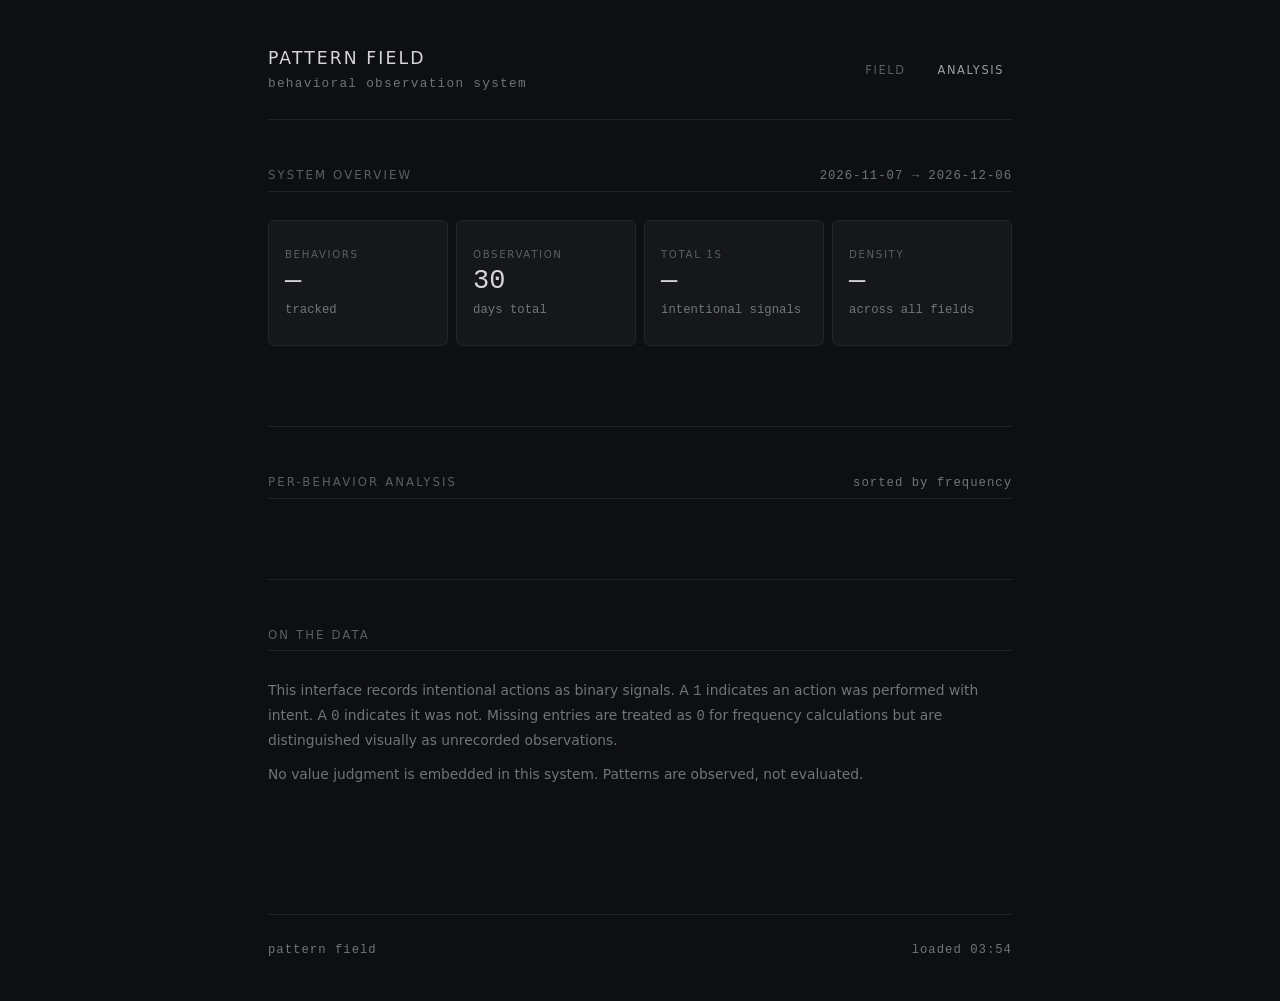
==== analytics.html @ ca136db1 "Add files via upload initial deployment" ====
<!DOCTYPE html>
<html lang="en">

<head>
    <meta charset="UTF-8" />
    <meta name="viewport" content="width=device-width, initial-scale=1.0" />
    <meta name="description"
        content="Pattern Field — Analysis View. Examine behavioral frequency, streaks, and distribution across observed time." />
    <title>Pattern Field — Analysis View</title>
    <link rel="stylesheet" href="style.css" />
</head>

<body>

    <div class="app-wrapper">

        <!-- ── Header ── -->
        <header class="site-header" role="banner">
            <div class="site-title">
                <h1>Pattern Field</h1>
                <span class="subtitle">behavioral observation system</span>
            </div>
            <nav class="site-nav" role="navigation" aria-label="Primary navigation">
                <a href="index.html" class="nav-link">Field</a>
                <a href="analytics.html" class="nav-link active" aria-current="page">Analysis</a>
            </nav>
        </header>

        <!-- ── Main ── -->
        <main id="main-content" role="main">

            <!-- ── System Overview ── -->
            <section class="section" aria-labelledby="overview-heading">
                <div class="section-header">
                    <h2 id="overview-heading">System Overview</h2>
                    <span class="section-meta" id="analysis-date-range" aria-live="polite">—</span>
                </div>

                <!-- Top-level stat cards -->
                <div class="stat-grid" role="list" aria-label="System statistics">

                    <article class="stat-card" role="listitem" aria-label="Behaviors tracked">
                        <span class="stat-label">Behaviors</span>
                        <span class="stat-value" id="stat-behaviors" aria-live="polite">—</span>
                        <span class="stat-sub">tracked</span>
                    </article>

                    <article class="stat-card" role="listitem" aria-label="Observation period">
                        <span class="stat-label">Observation</span>
                        <span class="stat-value" id="stat-days" aria-live="polite">—</span>
                        <span class="stat-sub">days total</span>
                    </article>

                    <article class="stat-card" role="listitem" aria-label="Total signal count">
                        <span class="stat-label">Total 1s</span>
                        <span class="stat-value" id="stat-total-ones" aria-live="polite">—</span>
                        <span class="stat-sub">intentional signals</span>
                    </article>

                    <article class="stat-card" role="listitem" aria-label="Overall density">
                        <span class="stat-label">Density</span>
                        <span class="stat-value" id="stat-density" aria-live="polite">—</span>
                        <span class="stat-sub">across all fields</span>
                    </article>

                </div>
            </section>

            <hr class="divider" />

            <!-- ── Behavior Analysis ── -->
            <section class="section" aria-labelledby="behavior-analysis-heading">
                <div class="section-header">
                    <h2 id="behavior-analysis-heading">Per-Behavior Analysis</h2>
                    <span class="section-meta">sorted by frequency</span>
                </div>

                <div id="behavior-analysis-list" aria-label="Individual behavior analysis">
                </div>
            </section>

            <hr class="divider" />

            <!-- ── Observation Note ── -->
            <section class="section" aria-labelledby="note-heading">
                <div class="section-header">
                    <h2 id="note-heading">On the Data</h2>
                </div>
                <p>
                    This interface records intentional actions as binary signals.
                    A <code>1</code> indicates an action was performed with intent.
                    A <code>0</code> indicates it was not.
                    Missing entries are treated as <code>0</code> for frequency calculations
                    but are distinguished visually as unrecorded observations.
                </p>
                <p style="margin-top: 12px;">
                    No value judgment is embedded in this system.
                    Patterns are observed, not evaluated.
                </p>
                <p id="observation-sentence" style="margin-top: 20px;" aria-live="polite"></p>
            </section>

        </main>

        <!-- ── Footer ── -->
        <footer class="site-footer" role="contentinfo">
            <span class="footer-note">pattern field</span>
            <span class="footer-note" id="analysis-last-updated" aria-live="polite">—</span>
        </footer>

    </div>

    <script src="script.js" defer></script>
</body>

</html>
---- style.css ----
/* ============================================================
   Pattern Field — style.css
   Behavioral observation interface.
   Calm. Neutral. Analytical. Minimal.
   ============================================================ */

/* ── Reset & Base ── */
*,
*::before,
*::after {
    box-sizing: border-box;
    margin: 0;
    padding: 0;
}

:root {
    --bg: #0e0f11;
    --surface: #161719;
    --surface-2: #1d1f22;
    --border: #2a2c30;
    --border-soft: #222427;

    --text-primary: #d4d5d7;
    --text-secondary: #717478;
    --text-muted: #5a5f66;
    --text-accent: #9aa0a6;

    --dot-1: #c8cace;
    /* intentional — bright */
    --dot-0: #252729;
    /* none — recessed */
    --dot-miss: #1a1c1e;
    /* missing — near-invisible */

    --font-mono: "JetBrains Mono", "Fira Mono", "Courier New", monospace;
    --font-sans: "Inter", system-ui, -apple-system, sans-serif;

    --radius-sm: 3px;
    --radius-md: 6px;
    --radius-lg: 10px;

    --space-xs: 4px;
    --space-sm: 8px;
    --space-md: 16px;
    --space-lg: 28px;
    --space-xl: 48px;
    --space-2xl: 80px;

    --transition: 120ms ease;
}

html {
    font-size: 15px;
    background-color: var(--bg);
    color: var(--text-primary);
    font-family: var(--font-sans);
    -webkit-font-smoothing: antialiased;
    -moz-osx-font-smoothing: grayscale;
}

body {
    min-height: 100vh;
    display: flex;
    flex-direction: column;
}

a {
    color: inherit;
    text-decoration: none;
}

/* ── Typography ── */
h1 {
    font-size: 1.15rem;
    font-weight: 500;
    letter-spacing: 0.12em;
    text-transform: uppercase;
    color: var(--text-primary);
}

h2 {
    font-size: 0.78rem;
    font-weight: 500;
    letter-spacing: 0.18em;
    text-transform: uppercase;
    color: var(--text-secondary);
}

h3 {
    font-size: 0.82rem;
    font-weight: 400;
    letter-spacing: 0.08em;
    color: var(--text-secondary);
}

p {
    line-height: 1.65;
    color: var(--text-secondary);
    font-size: 0.92rem;
}

/* ── Layout ── */
.app-wrapper {
    display: flex;
    flex-direction: column;
    min-height: 100vh;
    max-width: 800px;
    margin: 0 auto;
    padding: 0 var(--space-lg);
}

/* ── Header / Nav ── */
.site-header {
    display: flex;
    align-items: center;
    justify-content: space-between;
    padding: var(--space-xl) 0 var(--space-lg);
    border-bottom: 1px solid var(--border-soft);
}

.site-title {
    display: flex;
    flex-direction: column;
    gap: var(--space-sm);
}

.site-title h1 {
    color: var(--text-primary);
}

.site-title .subtitle {
    font-size: 0.85rem;
    color: var(--text-secondary);
    letter-spacing: 0.1em;
    font-family: var(--font-mono);
}

.site-nav {
    display: flex;
    gap: var(--space-md);
    align-items: center;
}

.nav-link {
    font-size: 0.76rem;
    letter-spacing: 0.14em;
    text-transform: uppercase;
    color: var(--text-muted);
    padding: var(--space-xs) var(--space-sm);
    border-radius: var(--radius-sm);
    transition: color var(--transition);
}

.nav-link:hover {
    color: var(--text-secondary);
}

.nav-link.active {
    color: var(--text-accent);
}

/* ── Main Content ── */
main {
    flex: 1;
    padding: var(--space-xl) 0;
}

/* ── Section Block ── */
.section {
    margin-bottom: var(--space-2xl);
}

.section-header {
    display: flex;
    align-items: baseline;
    justify-content: space-between;
    margin-bottom: var(--space-lg);
    padding-bottom: var(--space-sm);
    border-bottom: 1px solid var(--border-soft);
}

.section-header h2 {
    color: var(--text-muted);
}

.section-meta {
    font-size: 0.82rem;
    font-family: var(--font-mono);
    color: var(--text-secondary);
    letter-spacing: 0.08em;
}

/* ── Behavior Row ── */
.behavior-list {
    display: flex;
    flex-direction: column;
    gap: 2px;
}

.behavior-row {
    display: grid;
    grid-template-columns: 160px 1fr auto auto auto;
    align-items: center;
    gap: var(--space-md);
    padding: var(--space-sm) var(--space-md);
    border-radius: var(--radius-sm);
    background: transparent;
    transition: background var(--transition);
}

.behavior-row:hover {
    background: var(--surface);
}

/* ── Register Button (per-row) ── */
.btn-register {
    background: transparent;
    border: 1px solid var(--border);
    border-radius: var(--radius-sm);
    color: var(--text-muted);
    font-family: var(--font-mono);
    font-size: 0.7rem;
    letter-spacing: 0.12em;
    text-transform: uppercase;
    padding: 3px var(--space-sm);
    cursor: pointer;
    white-space: nowrap;
    transition: color var(--transition), border-color var(--transition);
    opacity: 0;
    pointer-events: none;
}

.behavior-row:hover .btn-register {
    opacity: 1;
    pointer-events: auto;
}

.btn-register:hover {
    color: var(--text-secondary);
    border-color: var(--text-muted);
}

.btn-register[data-registered="true"] {
    color: var(--text-muted);
    border-color: var(--border-soft);
    cursor: default;
    opacity: 0.5;
    pointer-events: none;
}

.behavior-label {
    font-size: 0.86rem;
    color: var(--text-secondary);
    letter-spacing: 0.03em;
    white-space: nowrap;
    overflow: hidden;
    text-overflow: ellipsis;
}

/* ── Dot Grid ── */
.dot-grid {
    display: flex;
    gap: 3px;
    align-items: center;
    flex-wrap: nowrap;
    overflow: hidden;
}

.dot {
    width: 9px;
    height: 9px;
    border-radius: 50%;
    flex-shrink: 0;
    transition: opacity var(--transition);
}

.dot[data-value="1"] {
    background: var(--dot-1);
}

.dot[data-value="0"] {
    background: var(--dot-0);
}

.dot[data-value="missing"] {
    background: var(--dot-miss);
}

/* ── Row Stat ── */
.row-stat {
    font-size: 0.85rem;
    font-family: var(--font-mono);
    color: var(--text-secondary);
    letter-spacing: 0.06em;
    min-width: 36px;
    text-align: right;
}

/* ── Add Behavior ── */
.add-behavior {
    margin-top: var(--space-lg);
    display: flex;
    align-items: center;
    gap: var(--space-sm);
}

.field-input {
    background: var(--surface);
    border: 1px solid var(--border);
    border-radius: var(--radius-sm);
    color: var(--text-primary);
    font-family: var(--font-sans);
    font-size: 0.88rem;
    padding: var(--space-sm) var(--space-md);
    outline: none;
    transition: border-color var(--transition);
    width: 220px;
}

.field-input::placeholder {
    color: var(--text-muted);
}

.field-input:focus {
    border-color: var(--border);
    background: var(--surface-2);
}

.btn {
    background: transparent;
    border: 1px solid var(--border);
    border-radius: var(--radius-sm);
    color: var(--text-muted);
    font-family: var(--font-sans);
    font-size: 0.8rem;
    letter-spacing: 0.1em;
    text-transform: uppercase;
    padding: var(--space-sm) var(--space-md);
    cursor: pointer;
    transition: color var(--transition), border-color var(--transition);
}

.btn:hover {
    color: var(--text-secondary);
    border-color: var(--text-muted);
}

/* ── Date Strip ── */
.date-strip {
    display: grid;
    grid-template-columns: 160px 1fr auto;
    gap: var(--space-md);
    align-items: center;
    padding: 0 var(--space-md) var(--space-sm);
    margin-bottom: var(--space-xs);
}

.date-labels {
    display: flex;
    gap: 3px;
    overflow: hidden;
}

.date-label {
    width: 9px;
    font-size: 0.58rem;
    font-family: var(--font-mono);
    color: var(--text-muted);
    text-align: center;
    flex-shrink: 0;
    line-height: 1;
}

/* ── Analytics: Stat Cards ── */
.stat-grid {
    display: grid;
    grid-template-columns: repeat(auto-fit, minmax(140px, 1fr));
    gap: var(--space-sm);
    margin-bottom: var(--space-xl);
}

.stat-card {
    background: var(--surface);
    border: 1px solid var(--border-soft);
    border-radius: var(--radius-md);
    padding: var(--space-lg) var(--space-md);
    display: flex;
    flex-direction: column;
    gap: var(--space-sm);
}

.stat-label {
    font-size: 0.68rem;
    letter-spacing: 0.16em;
    text-transform: uppercase;
    color: var(--text-muted);
}

.stat-value {
    font-family: var(--font-mono);
    font-size: 1.8rem;
    font-weight: 400;
    color: var(--text-primary);
    line-height: 1;
}

.stat-sub {
    font-size: 0.82rem;
    font-family: var(--font-mono);
    color: var(--text-secondary);
}

/* ── Analytics: Behavior Detail ── */
.behavior-detail {
    margin-bottom: var(--space-xl);
}

.detail-header {
    display: flex;
    align-items: baseline;
    justify-content: space-between;
    margin-bottom: var(--space-md);
}

.detail-name {
    font-size: 1rem;
    font-weight: 400;
    color: var(--text-primary);
    letter-spacing: 0.04em;
}

.detail-stats {
    display: flex;
    gap: var(--space-lg);
}

.detail-stat {
    display: flex;
    flex-direction: column;
    align-items: flex-end;
    gap: 2px;
}

.detail-stat .value {
    font-family: var(--font-mono);
    font-size: 1.05rem;
    color: var(--text-accent);
}

.detail-stat .label {
    font-size: 0.66rem;
    letter-spacing: 0.14em;
    text-transform: uppercase;
    color: var(--text-muted);
}

/* ── Analytics: Calendar Heatmap ── */
.heatmap-row {
    display: flex;
    gap: 3px;
    align-items: center;
    margin-bottom: 2px;
}

.heat-cell {
    width: 11px;
    height: 11px;
    border-radius: 2px;
    flex-shrink: 0;
}

.heat-cell[data-value="1"] {
    background: var(--dot-1);
}

.heat-cell[data-value="0"] {
    background: var(--dot-0);
}

.heat-cell[data-value="missing"] {
    background: var(--dot-miss);
}

/* ── Divider ── */
.divider {
    border: none;
    border-top: 1px solid var(--border-soft);
    margin: var(--space-xl) 0;
}

/* ── System Key ── */
.system-key {
    display: flex;
    gap: var(--space-lg);
    align-items: center;
}

.key-item {
    display: flex;
    align-items: center;
    gap: var(--space-sm);
}

.key-dot {
    width: 8px;
    height: 8px;
    border-radius: 50%;
}

.key-dot.is-1 {
    background: var(--dot-1);
}

.key-dot.is-0 {
    background: var(--dot-0);
}

.key-dot.is-miss {
    background: var(--dot-miss);
    border: 1px solid var(--border);
}

.key-label {
    font-size: 0.82rem;
    font-family: var(--font-mono);
    color: var(--text-secondary);
    letter-spacing: 0.08em;
}

/* ── Footer ── */
.site-footer {
    padding: var(--space-lg) 0 var(--space-xl);
    border-top: 1px solid var(--border-soft);
    display: flex;
    justify-content: space-between;
    align-items: center;
}

.footer-note {
    font-size: 0.82rem;
    font-family: var(--font-mono);
    color: var(--text-secondary);
    letter-spacing: 0.08em;
}

/* ── Scrollbar ── */
::-webkit-scrollbar {
    width: 4px;
}

::-webkit-scrollbar-track {
    background: var(--bg);
}

::-webkit-scrollbar-thumb {
    background: var(--border);
    border-radius: 2px;
}

/* ── Google Fonts Import ── */
@import url('https://fonts.googleapis.com/css2?family=Inter:wght@300;400;500&family=JetBrains+Mono:wght@300;400&display=swap');
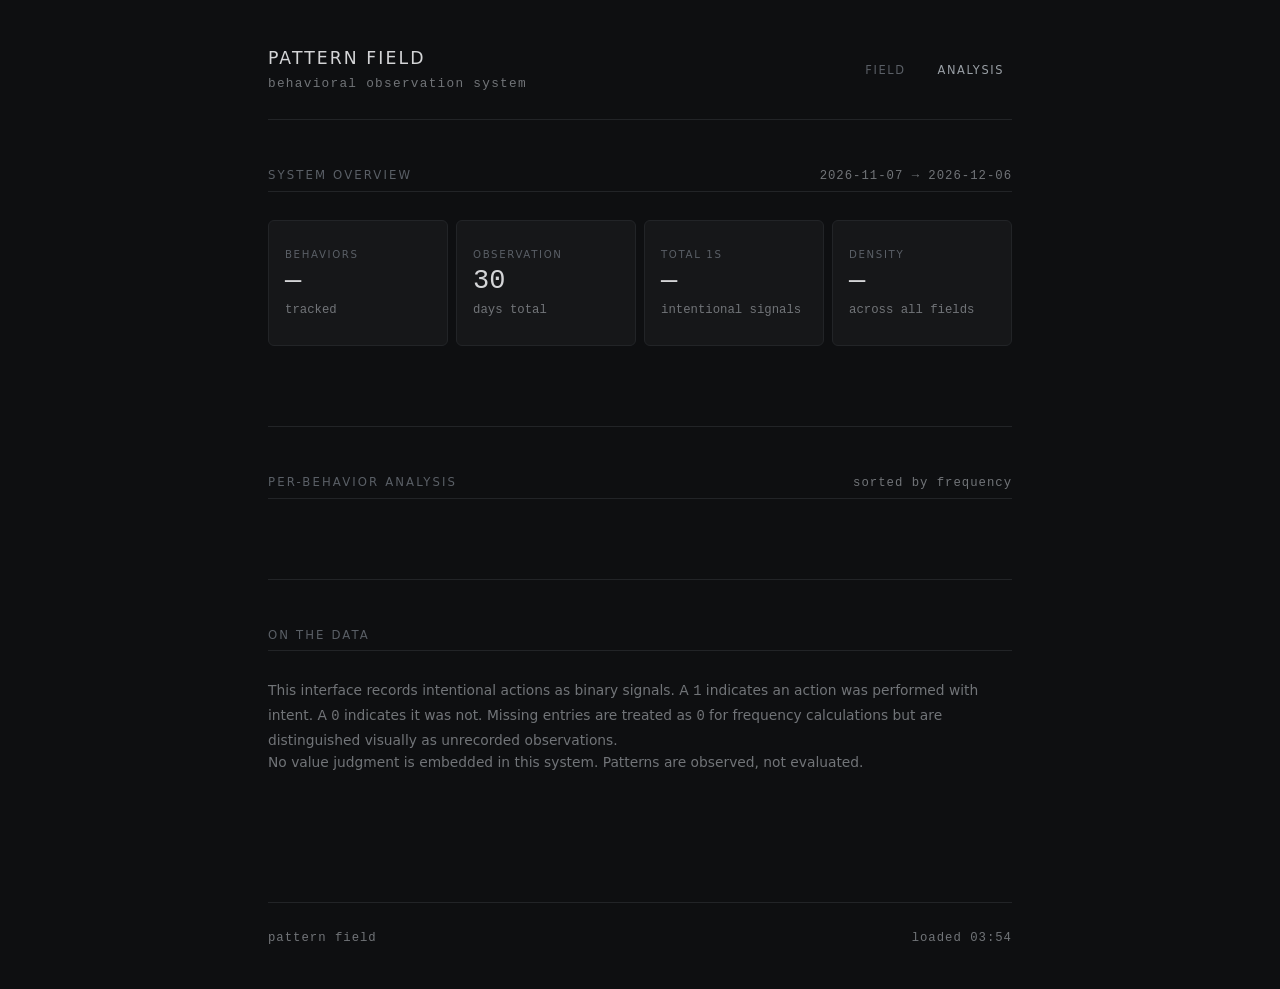
==== commit c743dd36: "Add files via upload tier 2 improvements – today highlight, rename, duplicate protection" ====
--- a/analytics.html
+++ b/analytics.html
@@ -6,7 +6,11 @@
     <meta name="viewport" content="width=device-width, initial-scale=1.0" />
     <meta name="description"
         content="Pattern Field — Analysis View. Examine behavioral frequency, streaks, and distribution across observed time." />
+    <meta http-equiv="Content-Security-Policy"
+        content="default-src 'none'; script-src 'self'; style-src 'self' https://fonts.googleapis.com; font-src https://fonts.gstatic.com; connect-src 'none';" />
     <title>Pattern Field — Analysis View</title>
+    <link rel="stylesheet"
+        href="https://fonts.googleapis.com/css2?family=Inter:wght@300;400;500&family=JetBrains+Mono:wght@300;400&display=swap" />
     <link rel="stylesheet" href="style.css" />
 </head>
 
@@ -97,7 +101,7 @@
                     No value judgment is embedded in this system.
                     Patterns are observed, not evaluated.
                 </p>
-                <p id="observation-sentence" style="margin-top: 20px;" aria-live="polite"></p>
+                <p id="observation-sentence" class="observation-note" aria-live="polite"></p>
             </section>
 
         </main>
--- a/style.css
+++ b/style.css
@@ -199,7 +199,7 @@
 
 .behavior-row {
     display: grid;
-    grid-template-columns: 160px 1fr auto auto auto;
+    grid-template-columns: 160px 1fr auto auto auto auto auto;
     align-items: center;
     gap: var(--space-md);
     padding: var(--space-sm) var(--space-md);
@@ -248,6 +248,62 @@
     pointer-events: none;
 }
 
+/* ── Delete Button (per-row) ── */
+.btn-delete {
+    background: transparent;
+    border: 1px solid transparent;
+    border-radius: var(--radius-sm);
+    color: var(--text-muted);
+    font-family: var(--font-mono);
+    font-size: 0.68rem;
+    letter-spacing: 0.12em;
+    text-transform: uppercase;
+    padding: 3px var(--space-sm);
+    cursor: pointer;
+    white-space: nowrap;
+    transition: color var(--transition), border-color var(--transition);
+    opacity: 0;
+    pointer-events: none;
+}
+
+.behavior-row:hover .btn-delete {
+    opacity: 1;
+    pointer-events: auto;
+}
+
+/* ── Edit Button (per-row) ── */
+.btn-edit {
+    background: transparent;
+    border: 1px solid transparent;
+    border-radius: var(--radius-sm);
+    color: var(--text-muted);
+    font-family: var(--font-mono);
+    font-size: 0.68rem;
+    letter-spacing: 0.12em;
+    text-transform: uppercase;
+    padding: 3px var(--space-sm);
+    cursor: pointer;
+    white-space: nowrap;
+    transition: color var(--transition), border-color var(--transition);
+    opacity: 0;
+    pointer-events: none;
+}
+
+.behavior-row:hover .btn-edit {
+    opacity: 1;
+    pointer-events: auto;
+}
+
+.btn-edit:hover {
+    color: var(--text-secondary);
+    border-color: var(--border);
+}
+
+.btn-delete:hover {
+    color: var(--text-secondary);
+    border-color: var(--border);
+}
+
 .behavior-label {
     font-size: 0.86rem;
     color: var(--text-secondary);
@@ -284,6 +340,10 @@
 
 .dot[data-value="missing"] {
     background: var(--dot-miss);
+}
+
+.dot-today {
+    outline: 1px solid var(--text-accent);
 }
 
 /* ── Row Stat ── */
@@ -543,6 +603,26 @@
     letter-spacing: 0.08em;
 }
 
+/* ── Utility Classes ── */
+.legend {
+    margin-top: 20px;
+}
+
+.btn-footer {
+    background: none;
+    border: none;
+    cursor: pointer;
+    padding: 0;
+}
+
+.visually-hidden {
+    display: none;
+}
+
+.observation-note {
+    margin-top: 20px;
+}
+
 /* ── Scrollbar ── */
 ::-webkit-scrollbar {
     width: 4px;
@@ -555,7 +635,4 @@
 ::-webkit-scrollbar-thumb {
     background: var(--border);
     border-radius: 2px;
-}
-
-/* ── Google Fonts Import ── */
-@import url('https://fonts.googleapis.com/css2?family=Inter:wght@300;400;500&family=JetBrains+Mono:wght@300;400&display=swap');+}
